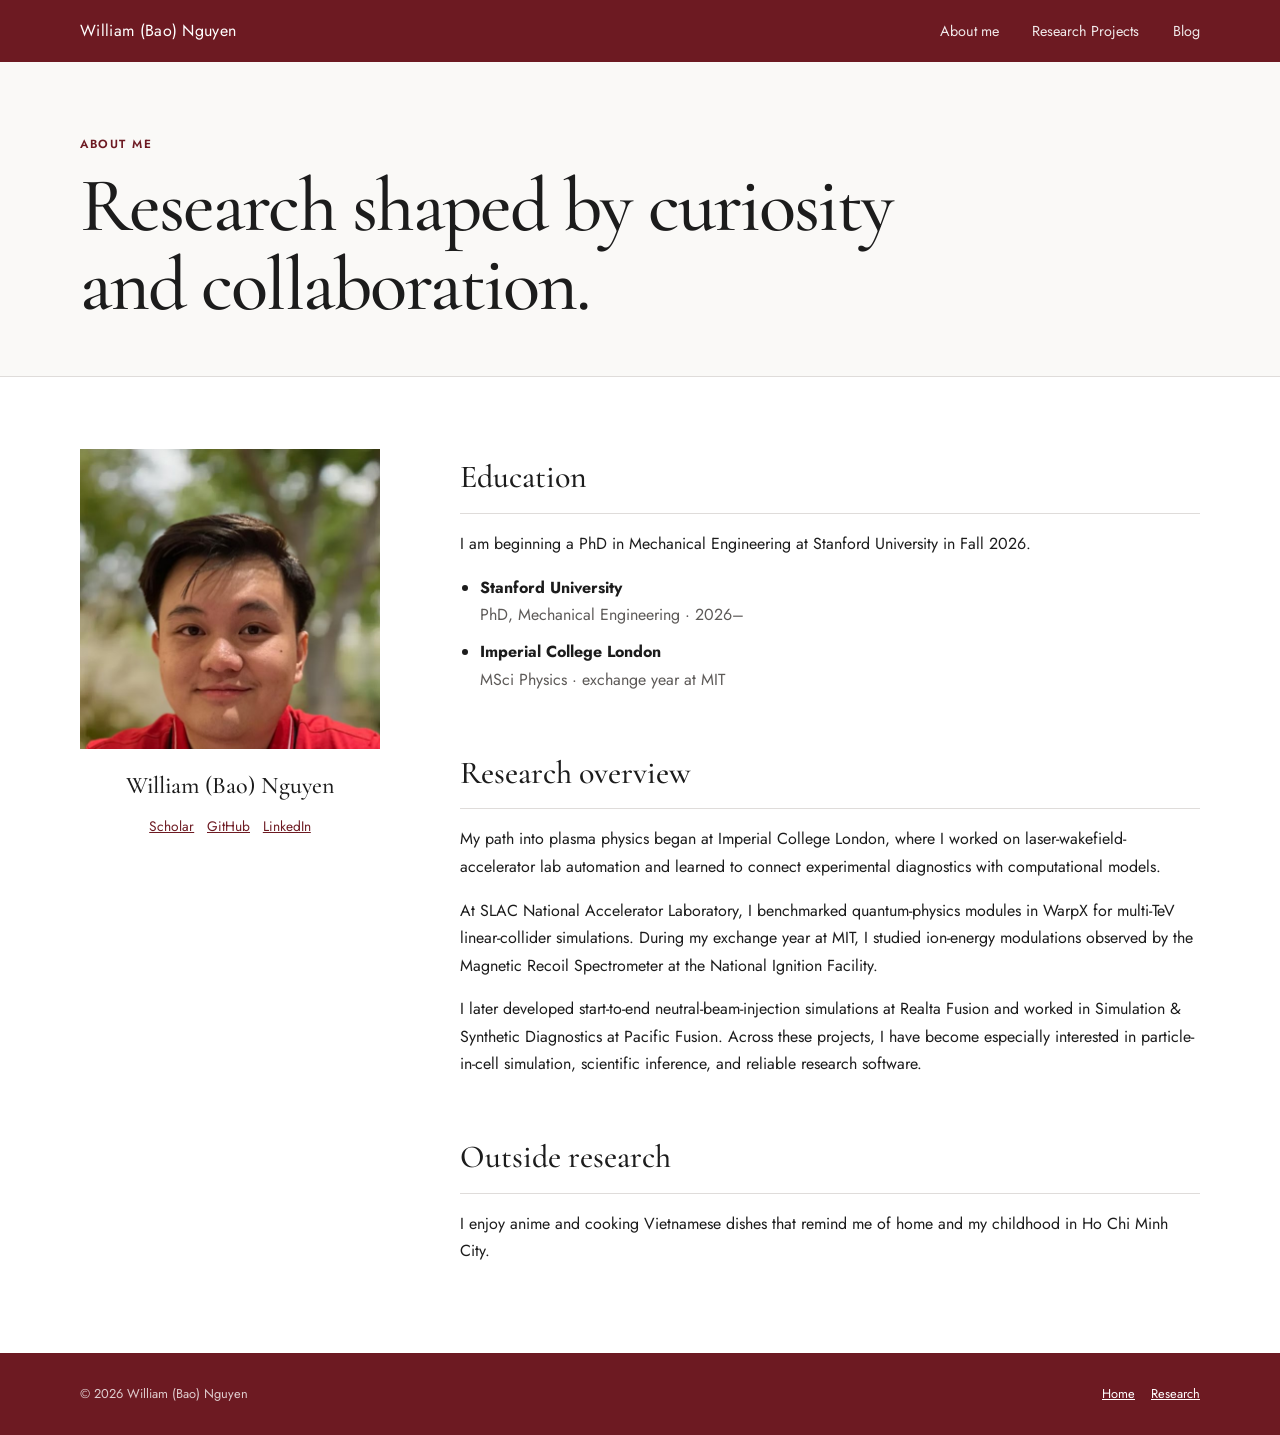
==== about/index.html @ 0f89b253 "Refactor site into organized multi-page structure" ====
<!doctype html><html lang="en"><head><meta charset="utf-8"><meta name="viewport" content="width=device-width,initial-scale=1"><meta name="description" content="About William (Bao) Nguyen."><title>About | William (Bao) Nguyen</title><link rel="preconnect" href="https://fonts.googleapis.com"><link rel="preconnect" href="https://fonts.gstatic.com" crossorigin><link href="https://fonts.googleapis.com/css2?family=Cormorant+Garamond:wght@500;600;700&family=Jost:wght@300;400;500;600&display=swap" rel="stylesheet"><link rel="stylesheet" href="../assets/css/styles.css"><script src="../assets/js/main.js" defer></script></head><body>
<a class="skip-link" href="#main">Skip to content</a><header class="site-header"><nav class="nav shell"><a class="brand" href="../">William (Bao) Nguyen</a><button class="menu-button" type="button" aria-expanded="false" aria-controls="site-menu">Menu</button><ul class="site-menu" id="site-menu"><li><a href="./" aria-current="page">About me</a></li><li class="has-submenu"><a href="../research/">Research Projects</a><button class="submenu-button" type="button" aria-label="Show research projects" aria-expanded="false">⌄</button><ul class="submenu"><li><a href="../research/realta/">Realta Fusion</a></li><li><a href="../research/mrs/">MRS</a></li><li><a href="../research/beam-beam/">Beam–Beam</a></li><li><a href="../research/lwfa/">LWFA Automation</a></li><li><a href="../research/adaptive-optics/">Adaptive Optics</a></li><li><a href="../research/molecular-dynamics/">Molecular Dynamics</a></li></ul></li><li><a href="../blog/">Blog</a></li></ul></nav></header>
<main id="main"><section class="page-hero"><div class="shell"><p class="eyebrow">About me</p><h1>Research shaped by curiosity and collaboration.</h1></div></section><section class="section shell about-layout"><aside class="profile-panel"><img src="../assets/images/profile.png" alt="Portrait of William (Bao) Nguyen"><h2>William (Bao) Nguyen</h2><div class="profile-links"><a href="https://scholar.google.com/citations?user=113hVE8AAAAJ&hl=en">Scholar</a><a href="https://github.com/cooluser26">GitHub</a><a href="https://www.linkedin.com/in/william-bao-nguyen/">LinkedIn</a></div></aside><div><section class="content-block"><h2>Education</h2><p>I am beginning a PhD in Mechanical Engineering at Stanford University in Fall 2026.</p><ul class="education-list"><li><strong>Stanford University</strong><br><span class="muted">PhD, Mechanical Engineering · 2026–</span></li><li><strong>Imperial College London</strong><br><span class="muted">MSci Physics · exchange year at MIT</span></li></ul></section><section class="content-block"><h2>Research overview</h2><p>My path into plasma physics began at Imperial College London, where I worked on laser-wakefield-accelerator lab automation and learned to connect experimental diagnostics with computational models.</p><p>At SLAC National Accelerator Laboratory, I benchmarked quantum-physics modules in WarpX for multi-TeV linear-collider simulations. During my exchange year at MIT, I studied ion-energy modulations observed by the Magnetic Recoil Spectrometer at the National Ignition Facility.</p><p>I later developed start-to-end neutral-beam-injection simulations at Realta Fusion and worked in Simulation &amp; Synthetic Diagnostics at Pacific Fusion. Across these projects, I have become especially interested in particle-in-cell simulation, scientific inference, and reliable research software.</p></section><section class="content-block"><h2>Outside research</h2><p>I enjoy anime and cooking Vietnamese dishes that remind me of home and my childhood in Ho Chi Minh City.</p></section></div></section></main>
<footer><div class="shell footer-inner"><span>© <span data-year></span> William (Bao) Nguyen</span><div><a href="../">Home</a><a href="../research/">Research</a></div></div></footer></body></html>
---- assets/css/styles.css ----
:root{--red:#6d1a22;--red-dark:#521319;--red-soft:#f6edef;--ink:#1c1c1c;--muted:#5d5a58;--line:#dfdcda;--paper:#fff;--off:#faf9f7;--serif:"Cormorant Garamond",Georgia,serif;--sans:"Jost",Arial,sans-serif;--nav-h:62px;--max:1120px}
*{box-sizing:border-box}html{scroll-behavior:smooth}body{margin:0;background:var(--paper);color:var(--ink);font-family:var(--sans);font-size:16px;line-height:1.72}img{display:block;max-width:100%}a{color:inherit}.shell{width:min(var(--max),calc(100% - 3rem));margin-inline:auto}.skip-link{position:fixed;z-index:999;top:-5rem;left:1rem;padding:.65rem 1rem;background:#fff;color:var(--red)}.skip-link:focus{top:1rem}
.site-header{position:sticky;z-index:100;top:0;height:var(--nav-h);background:var(--red);color:#fff}.nav{height:100%;display:flex;align-items:center;justify-content:space-between;gap:2rem}.brand{font-size:1rem;text-decoration:none;letter-spacing:.02em}.site-menu{height:100%;display:flex;align-items:center;gap:2.1rem;margin:0;padding:0;list-style:none}.site-menu>li{height:100%;display:flex;align-items:center;position:relative}.site-menu a{text-decoration:none;font-size:.9rem;opacity:.9}.site-menu a:hover,.site-menu a:focus-visible{opacity:1;text-decoration:underline;text-underline-offset:.22rem}.menu-button,.submenu-button{display:none;border:0;background:transparent;color:#fff;cursor:pointer}.submenu{visibility:hidden;position:absolute;top:100%;left:50%;min-width:220px;margin:0;padding:.55rem 0;list-style:none;background:var(--red-dark);box-shadow:0 14px 34px rgba(0,0,0,.2);opacity:0;transform:translate(-50%,-5px);transition:.18s}.submenu a{display:block;padding:.55rem 1rem;white-space:nowrap}.has-submenu:hover .submenu,.has-submenu:focus-within .submenu{visibility:visible;opacity:1;transform:translate(-50%,0)}
.home-hero{position:relative;min-height:540px;color:#fff;background:url('../images/hero.png') center 35%/cover no-repeat}.hero-overlay{position:absolute;inset:0;background:linear-gradient(90deg,rgba(0,0,0,.78),rgba(0,0,0,.52) 50%,rgba(0,0,0,.08))}.hero-content{position:relative;z-index:1;min-height:540px;display:flex;flex-direction:column;justify-content:center;align-items:flex-start;padding-block:4rem}.eyebrow{margin:0 0 .7rem;color:var(--red);font-size:.74rem;font-weight:600;letter-spacing:.13em;text-transform:uppercase}.eyebrow.light{color:#f3d9dd}.hero-content h1{margin:0;font-family:var(--serif);font-size:clamp(3.3rem,7vw,5.7rem);line-height:.92;font-weight:600;letter-spacing:-.025em}.hero-bio{max-width:630px;margin:1.45rem 0 0;color:rgba(255,255,255,.9);font-size:1rem;font-weight:300;line-height:1.75}.button-row{display:flex;flex-wrap:wrap;gap:.75rem;margin-top:1.8rem}.button{display:inline-flex;align-items:center;justify-content:center;padding:.67rem 1.35rem;border:1px solid var(--red);background:var(--red);color:#fff;text-decoration:none;font-size:.86rem;letter-spacing:.035em;transition:.18s}.button:hover{background:var(--red-dark)}.button.light{border-color:rgba(255,255,255,.82);background:transparent}.button.light:hover{background:#fff;color:var(--red)}
.home-cards{display:grid;grid-template-columns:repeat(3,1fr);gap:1.8rem;padding-block:4.5rem 5rem}.home-card{text-align:center}.home-card img{width:100%;aspect-ratio:4/3;object-fit:cover}.home-card h2{margin:1rem 0 .25rem;font-family:var(--serif);font-size:1.45rem;font-weight:500}.home-card p{max-width:290px;margin:0 auto;color:var(--muted);font-size:.9rem}
.page-hero{padding:4.5rem 0 3.2rem;background:var(--off);border-bottom:1px solid var(--line)}.page-hero h1{max-width:850px;margin:0;font-family:var(--serif);font-size:clamp(2.8rem,6vw,4.8rem);line-height:1.04;font-weight:500;letter-spacing:-.025em}.page-hero p:last-child{max-width:690px;margin:1rem 0 0;color:var(--muted);font-size:1.02rem}.section{padding-block:4.5rem}.about-layout{display:grid;grid-template-columns:300px 1fr;gap:5rem;align-items:start}.profile-panel{position:sticky;top:calc(var(--nav-h) + 2rem);text-align:center}.profile-panel img{width:100%;aspect-ratio:1/1;object-fit:cover;object-position:center top}.profile-panel h2{margin:1rem 0 .5rem;font-family:var(--serif);font-size:1.5rem;font-weight:500}.profile-links{display:flex;justify-content:center;flex-wrap:wrap;gap:.8rem}.profile-links a{color:var(--red);font-size:.86rem}.content-block+.content-block{margin-top:3.2rem}.content-block h2{margin:0 0 1rem;padding-bottom:.55rem;border-bottom:1px solid var(--line);font-family:var(--serif);font-size:2rem;font-weight:500}.content-block p{margin:0 0 1rem}.education-list{margin:0;padding-left:1.25rem}.education-list li{margin-bottom:.6rem}.muted{color:var(--muted)}
.project-grid{display:grid;grid-template-columns:repeat(3,1fr);gap:1.4rem}.project-card{border:1px solid var(--line);background:#fff;text-decoration:none;transition:transform .2s,box-shadow .2s}.project-card:hover{transform:translateY(-3px);box-shadow:0 12px 30px rgba(40,20,20,.08)}.project-card img{width:100%;height:190px;object-fit:cover;background:#f0efed}.project-card.contain img{object-fit:contain;padding:.5rem}.project-card-copy{padding:1.25rem}.project-card .institution{margin:0 0 .45rem;color:var(--red);font-size:.7rem;font-weight:600;letter-spacing:.1em;text-transform:uppercase}.project-card h2{margin:0 0 .45rem;font-family:var(--serif);font-size:1.3rem;line-height:1.2;font-weight:600}.project-card p{margin:0;color:var(--muted);font-size:.86rem}
.project-layout{display:grid;grid-template-columns:minmax(0,1fr) 380px;gap:4.5rem;align-items:start}.project-copy h1{margin:0 0 1.6rem;font-family:var(--serif);font-size:clamp(2.5rem,5vw,4rem);font-weight:500;line-height:1.04}.project-copy p{margin:0 0 1.15rem}.project-copy a{color:var(--red)}.project-sidebar{display:grid;gap:1rem}.project-sidebar figure{margin:0}.project-sidebar img{width:100%;max-height:420px;object-fit:contain;background:var(--off)}.project-sidebar figcaption{margin-top:.45rem;color:var(--muted);font-size:.8rem;font-style:italic}.project-nav{display:flex;justify-content:space-between;gap:1rem;margin-top:3rem;padding-top:1.2rem;border-top:1px solid var(--line)}.project-nav a{color:var(--red);font-weight:500}
.blog-list{display:grid}.post-card{display:grid;grid-template-columns:360px 1fr;gap:2rem;padding:2rem 0;border-top:1px solid var(--line);text-decoration:none}.post-card:last-child{border-bottom:1px solid var(--line)}.post-card img{width:100%;aspect-ratio:16/10;object-fit:cover}.post-card time,.post-meta{color:var(--red);font-size:.75rem;font-weight:500;letter-spacing:.08em;text-transform:uppercase}.post-card h2{margin:.4rem 0 .45rem;font-family:var(--serif);font-size:1.8rem;font-weight:500;line-height:1.15}.post-card p{margin:0;color:var(--muted)}.post-layout{width:min(720px,calc(100% - 3rem));margin:auto;padding-block:4.5rem}.post-layout h1{margin:.65rem 0 1.6rem;font-family:var(--serif);font-size:clamp(2.6rem,6vw,4.2rem);font-weight:500;line-height:1.04}.post-body p{margin:0 0 1.25rem}.post-body figure{margin:2rem 0}.post-body figcaption{margin-top:.45rem;color:var(--muted);font-size:.82rem;font-style:italic}.back-link{display:inline-block;margin-bottom:1.5rem;color:var(--red)}
footer{background:var(--red);color:#fff}.footer-inner{min-height:82px;display:flex;align-items:center;justify-content:space-between;gap:2rem;color:rgba(255,255,255,.78);font-size:.8rem}.footer-inner div{display:flex;gap:1rem}.footer-inner a{color:#fff}
@media(max-width:850px){.project-grid{grid-template-columns:1fr 1fr}.about-layout,.project-layout{grid-template-columns:1fr;gap:2.5rem}.profile-panel{position:static;max-width:300px}.project-sidebar{grid-template-columns:1fr 1fr}.post-card{grid-template-columns:260px 1fr}}
@media(max-width:680px){.shell{width:min(var(--max),calc(100% - 2rem))}.menu-button{display:block;padding:.5rem}.site-menu{display:none;position:absolute;top:var(--nav-h);left:0;right:0;height:auto;flex-direction:column;align-items:stretch;gap:0;padding:.7rem 1rem 1rem;background:var(--red-dark)}.site-menu.open{display:flex}.site-menu>li{height:auto;display:block}.site-menu>li>a{display:inline-block;padding:.6rem}.has-submenu{position:relative}.submenu-button{display:inline-block;padding:.6rem;font-size:1rem}.submenu{display:none;visibility:visible;position:static;min-width:0;padding:0 0 .4rem 1rem;box-shadow:none;opacity:1;transform:none;background:transparent}.submenu.open{display:block}.has-submenu:hover .submenu,.has-submenu:focus-within .submenu{transform:none}.home-hero,.hero-content{min-height:500px}.hero-overlay{background:rgba(0,0,0,.63)}.home-cards,.project-grid{grid-template-columns:1fr}.page-hero{padding-block:3.2rem 2.5rem}.section{padding-block:3.5rem}.project-sidebar{grid-template-columns:1fr}.post-card{grid-template-columns:1fr;gap:1rem}.footer-inner{align-items:flex-start;flex-direction:column;justify-content:center;padding-block:1.2rem}.footer-inner div{flex-wrap:wrap}}
@media(prefers-reduced-motion:reduce){html{scroll-behavior:auto}*{transition-duration:.01ms!important}}
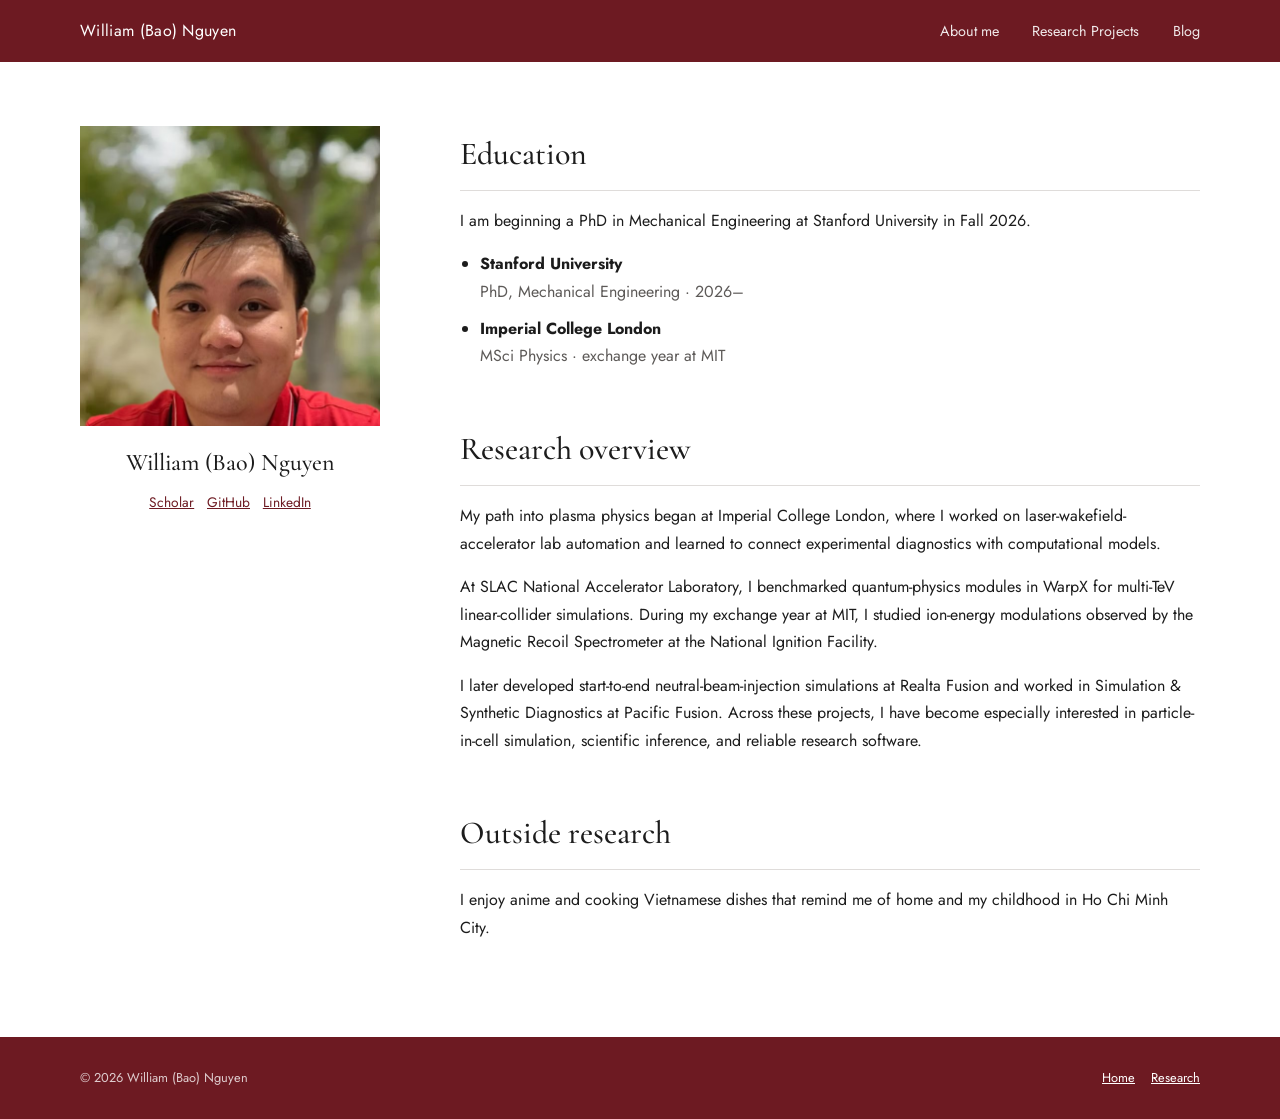
==== commit b6a49665: "Restore original layout scale and homepage content" ====
--- a/about/index.html
+++ b/about/index.html
@@ -1,4 +1,4 @@
 <!doctype html><html lang="en"><head><meta charset="utf-8"><meta name="viewport" content="width=device-width,initial-scale=1"><meta name="description" content="About William (Bao) Nguyen."><title>About | William (Bao) Nguyen</title><link rel="preconnect" href="https://fonts.googleapis.com"><link rel="preconnect" href="https://fonts.gstatic.com" crossorigin><link href="https://fonts.googleapis.com/css2?family=Cormorant+Garamond:wght@500;600;700&family=Jost:wght@300;400;500;600&display=swap" rel="stylesheet"><link rel="stylesheet" href="../assets/css/styles.css"><script src="../assets/js/main.js" defer></script></head><body>
 <a class="skip-link" href="#main">Skip to content</a><header class="site-header"><nav class="nav shell"><a class="brand" href="../">William (Bao) Nguyen</a><button class="menu-button" type="button" aria-expanded="false" aria-controls="site-menu">Menu</button><ul class="site-menu" id="site-menu"><li><a href="./" aria-current="page">About me</a></li><li class="has-submenu"><a href="../research/">Research Projects</a><button class="submenu-button" type="button" aria-label="Show research projects" aria-expanded="false">⌄</button><ul class="submenu"><li><a href="../research/realta/">Realta Fusion</a></li><li><a href="../research/mrs/">MRS</a></li><li><a href="../research/beam-beam/">Beam–Beam</a></li><li><a href="../research/lwfa/">LWFA Automation</a></li><li><a href="../research/adaptive-optics/">Adaptive Optics</a></li><li><a href="../research/molecular-dynamics/">Molecular Dynamics</a></li></ul></li><li><a href="../blog/">Blog</a></li></ul></nav></header>
-<main id="main"><section class="page-hero"><div class="shell"><p class="eyebrow">About me</p><h1>Research shaped by curiosity and collaboration.</h1></div></section><section class="section shell about-layout"><aside class="profile-panel"><img src="../assets/images/profile.png" alt="Portrait of William (Bao) Nguyen"><h2>William (Bao) Nguyen</h2><div class="profile-links"><a href="https://scholar.google.com/citations?user=113hVE8AAAAJ&hl=en">Scholar</a><a href="https://github.com/cooluser26">GitHub</a><a href="https://www.linkedin.com/in/william-bao-nguyen/">LinkedIn</a></div></aside><div><section class="content-block"><h2>Education</h2><p>I am beginning a PhD in Mechanical Engineering at Stanford University in Fall 2026.</p><ul class="education-list"><li><strong>Stanford University</strong><br><span class="muted">PhD, Mechanical Engineering · 2026–</span></li><li><strong>Imperial College London</strong><br><span class="muted">MSci Physics · exchange year at MIT</span></li></ul></section><section class="content-block"><h2>Research overview</h2><p>My path into plasma physics began at Imperial College London, where I worked on laser-wakefield-accelerator lab automation and learned to connect experimental diagnostics with computational models.</p><p>At SLAC National Accelerator Laboratory, I benchmarked quantum-physics modules in WarpX for multi-TeV linear-collider simulations. During my exchange year at MIT, I studied ion-energy modulations observed by the Magnetic Recoil Spectrometer at the National Ignition Facility.</p><p>I later developed start-to-end neutral-beam-injection simulations at Realta Fusion and worked in Simulation &amp; Synthetic Diagnostics at Pacific Fusion. Across these projects, I have become especially interested in particle-in-cell simulation, scientific inference, and reliable research software.</p></section><section class="content-block"><h2>Outside research</h2><p>I enjoy anime and cooking Vietnamese dishes that remind me of home and my childhood in Ho Chi Minh City.</p></section></div></section></main>
+<main id="main"><section class="section shell about-layout"><aside class="profile-panel"><img src="../assets/images/profile.png" alt="Portrait of William (Bao) Nguyen"><h2>William (Bao) Nguyen</h2><div class="profile-links"><a href="https://scholar.google.com/citations?user=113hVE8AAAAJ&hl=en">Scholar</a><a href="https://github.com/cooluser26">GitHub</a><a href="https://www.linkedin.com/in/william-bao-nguyen/">LinkedIn</a></div></aside><div><section class="content-block"><h2>Education</h2><p>I am beginning a PhD in Mechanical Engineering at Stanford University in Fall 2026.</p><ul class="education-list"><li><strong>Stanford University</strong><br><span class="muted">PhD, Mechanical Engineering · 2026–</span></li><li><strong>Imperial College London</strong><br><span class="muted">MSci Physics · exchange year at MIT</span></li></ul></section><section class="content-block"><h2>Research overview</h2><p>My path into plasma physics began at Imperial College London, where I worked on laser-wakefield-accelerator lab automation and learned to connect experimental diagnostics with computational models.</p><p>At SLAC National Accelerator Laboratory, I benchmarked quantum-physics modules in WarpX for multi-TeV linear-collider simulations. During my exchange year at MIT, I studied ion-energy modulations observed by the Magnetic Recoil Spectrometer at the National Ignition Facility.</p><p>I later developed start-to-end neutral-beam-injection simulations at Realta Fusion and worked in Simulation &amp; Synthetic Diagnostics at Pacific Fusion. Across these projects, I have become especially interested in particle-in-cell simulation, scientific inference, and reliable research software.</p></section><section class="content-block"><h2>Outside research</h2><p>I enjoy anime and cooking Vietnamese dishes that remind me of home and my childhood in Ho Chi Minh City.</p></section></div></section></main>
 <footer><div class="shell footer-inner"><span>© <span data-year></span> William (Bao) Nguyen</span><div><a href="../">Home</a><a href="../research/">Research</a></div></div></footer></body></html>
--- a/assets/css/styles.css
+++ b/assets/css/styles.css
@@ -11,3 +11,16 @@
 @media(max-width:850px){.project-grid{grid-template-columns:1fr 1fr}.about-layout,.project-layout{grid-template-columns:1fr;gap:2.5rem}.profile-panel{position:static;max-width:300px}.project-sidebar{grid-template-columns:1fr 1fr}.post-card{grid-template-columns:260px 1fr}}
 @media(max-width:680px){.shell{width:min(var(--max),calc(100% - 2rem))}.menu-button{display:block;padding:.5rem}.site-menu{display:none;position:absolute;top:var(--nav-h);left:0;right:0;height:auto;flex-direction:column;align-items:stretch;gap:0;padding:.7rem 1rem 1rem;background:var(--red-dark)}.site-menu.open{display:flex}.site-menu>li{height:auto;display:block}.site-menu>li>a{display:inline-block;padding:.6rem}.has-submenu{position:relative}.submenu-button{display:inline-block;padding:.6rem;font-size:1rem}.submenu{display:none;visibility:visible;position:static;min-width:0;padding:0 0 .4rem 1rem;box-shadow:none;opacity:1;transform:none;background:transparent}.submenu.open{display:block}.has-submenu:hover .submenu,.has-submenu:focus-within .submenu{transform:none}.home-hero,.hero-content{min-height:500px}.hero-overlay{background:rgba(0,0,0,.63)}.home-cards,.project-grid{grid-template-columns:1fr}.page-hero{padding-block:3.2rem 2.5rem}.section{padding-block:3.5rem}.project-sidebar{grid-template-columns:1fr}.post-card{grid-template-columns:1fr;gap:1rem}.footer-inner{align-items:flex-start;flex-direction:column;justify-content:center;padding-block:1.2rem}.footer-inner div{flex-wrap:wrap}}
 @media(prefers-reduced-motion:reduce){html{scroll-behavior:auto}*{transition-duration:.01ms!important}}
+
+/* Original-site scale and rhythm */
+.home-hero,.hero-content{min-height:530px}
+.hero-overlay{background:linear-gradient(90deg,rgba(0,0,0,.75),rgba(0,0,0,.5) 50%,rgba(0,0,0,.05))}
+.hero-content h1{font-size:clamp(2.8rem,5vw,4rem);line-height:1.05;font-weight:700;letter-spacing:0}
+.hero-socials{display:flex;gap:.5rem;margin-top:1rem}
+.hero-socials a{padding:.25rem .5rem;border:1px solid rgba(255,255,255,.65);color:#fff;text-decoration:none;font-size:.74rem}
+.hero-socials a:hover{background:#fff;color:var(--red)}
+.hero-bio{max-width:540px;margin-top:1.15rem;font-size:.96rem;line-height:1.8}
+.section{padding-block:4rem 5rem}
+.section-title{margin:0 0 2rem;padding-bottom:.65rem;border-bottom:1px solid var(--line);font-family:var(--serif);font-size:2rem;font-weight:400;line-height:1.2}
+.project-copy h1{font-size:clamp(2rem,3.5vw,2.8rem);font-weight:400;line-height:1.15}
+.post-layout h1{font-size:clamp(1.9rem,4vw,2.5rem);font-weight:600;line-height:1.2}
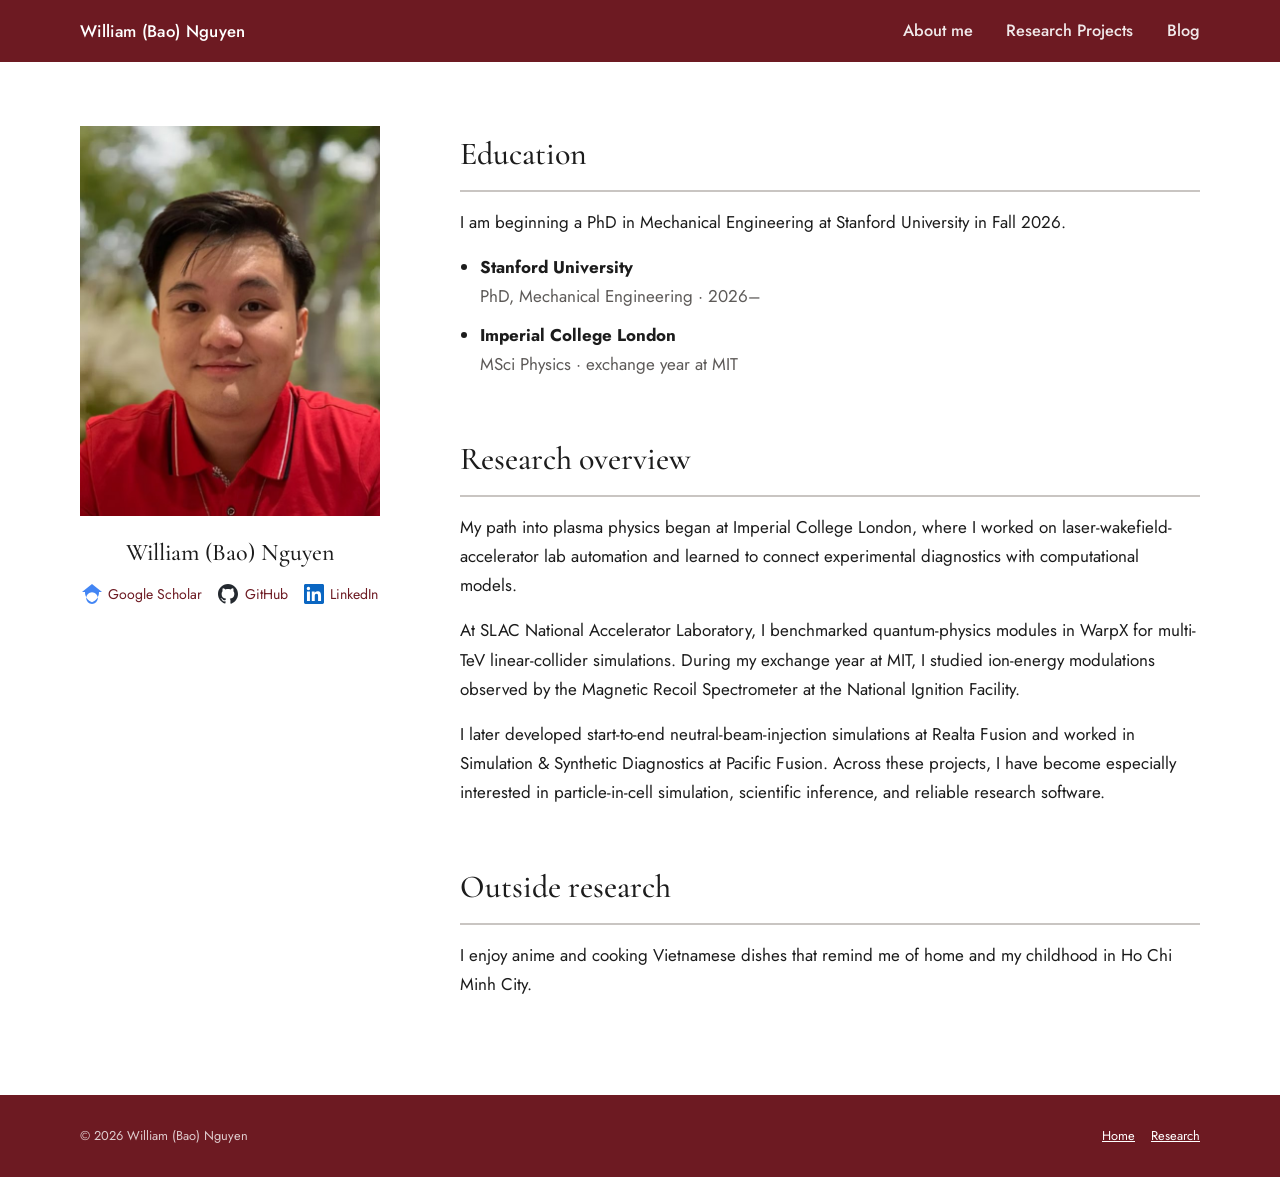
==== commit 1317d381: "Improve homepage readability and social links" ====
--- a/about/index.html
+++ b/about/index.html
@@ -1,4 +1,4 @@
 <!doctype html><html lang="en"><head><meta charset="utf-8"><meta name="viewport" content="width=device-width,initial-scale=1"><meta name="description" content="About William (Bao) Nguyen."><title>About | William (Bao) Nguyen</title><link rel="preconnect" href="https://fonts.googleapis.com"><link rel="preconnect" href="https://fonts.gstatic.com" crossorigin><link href="https://fonts.googleapis.com/css2?family=Cormorant+Garamond:wght@500;600;700&family=Jost:wght@300;400;500;600&display=swap" rel="stylesheet"><link rel="stylesheet" href="../assets/css/styles.css"><script src="../assets/js/main.js" defer></script></head><body>
 <a class="skip-link" href="#main">Skip to content</a><header class="site-header"><nav class="nav shell"><a class="brand" href="../">William (Bao) Nguyen</a><button class="menu-button" type="button" aria-expanded="false" aria-controls="site-menu">Menu</button><ul class="site-menu" id="site-menu"><li><a href="./" aria-current="page">About me</a></li><li class="has-submenu"><a href="../research/">Research Projects</a><button class="submenu-button" type="button" aria-label="Show research projects" aria-expanded="false">⌄</button><ul class="submenu"><li><a href="../research/realta/">Realta Fusion</a></li><li><a href="../research/mrs/">MRS</a></li><li><a href="../research/beam-beam/">Beam–Beam</a></li><li><a href="../research/lwfa/">LWFA Automation</a></li><li><a href="../research/adaptive-optics/">Adaptive Optics</a></li><li><a href="../research/molecular-dynamics/">Molecular Dynamics</a></li></ul></li><li><a href="../blog/">Blog</a></li></ul></nav></header>
-<main id="main"><section class="section shell about-layout"><aside class="profile-panel"><img src="../assets/images/profile.png" alt="Portrait of William (Bao) Nguyen"><h2>William (Bao) Nguyen</h2><div class="profile-links"><a href="https://scholar.google.com/citations?user=113hVE8AAAAJ&hl=en">Scholar</a><a href="https://github.com/cooluser26">GitHub</a><a href="https://www.linkedin.com/in/william-bao-nguyen/">LinkedIn</a></div></aside><div><section class="content-block"><h2>Education</h2><p>I am beginning a PhD in Mechanical Engineering at Stanford University in Fall 2026.</p><ul class="education-list"><li><strong>Stanford University</strong><br><span class="muted">PhD, Mechanical Engineering · 2026–</span></li><li><strong>Imperial College London</strong><br><span class="muted">MSci Physics · exchange year at MIT</span></li></ul></section><section class="content-block"><h2>Research overview</h2><p>My path into plasma physics began at Imperial College London, where I worked on laser-wakefield-accelerator lab automation and learned to connect experimental diagnostics with computational models.</p><p>At SLAC National Accelerator Laboratory, I benchmarked quantum-physics modules in WarpX for multi-TeV linear-collider simulations. During my exchange year at MIT, I studied ion-energy modulations observed by the Magnetic Recoil Spectrometer at the National Ignition Facility.</p><p>I later developed start-to-end neutral-beam-injection simulations at Realta Fusion and worked in Simulation &amp; Synthetic Diagnostics at Pacific Fusion. Across these projects, I have become especially interested in particle-in-cell simulation, scientific inference, and reliable research software.</p></section><section class="content-block"><h2>Outside research</h2><p>I enjoy anime and cooking Vietnamese dishes that remind me of home and my childhood in Ho Chi Minh City.</p></section></div></section></main>
+<main id="main"><section class="section shell about-layout"><aside class="profile-panel"><img src="../assets/images/profile.png" alt="Portrait of William (Bao) Nguyen"><h2>William (Bao) Nguyen</h2><div class="profile-links"><a href="https://scholar.google.com/citations?user=113hVE8AAAAJ&hl=en"><img src="../assets/icons/google-scholar.svg" alt="">Google Scholar</a><a href="https://github.com/cooluser26"><img src="../assets/icons/github.svg" alt="">GitHub</a><a href="https://www.linkedin.com/in/william-bao-nguyen/"><img src="../assets/icons/linkedin.svg" alt="">LinkedIn</a></div></aside><div><section class="content-block"><h2>Education</h2><p>I am beginning a PhD in Mechanical Engineering at Stanford University in Fall 2026.</p><ul class="education-list"><li><strong>Stanford University</strong><br><span class="muted">PhD, Mechanical Engineering · 2026–</span></li><li><strong>Imperial College London</strong><br><span class="muted">MSci Physics · exchange year at MIT</span></li></ul></section><section class="content-block"><h2>Research overview</h2><p>My path into plasma physics began at Imperial College London, where I worked on laser-wakefield-accelerator lab automation and learned to connect experimental diagnostics with computational models.</p><p>At SLAC National Accelerator Laboratory, I benchmarked quantum-physics modules in WarpX for multi-TeV linear-collider simulations. During my exchange year at MIT, I studied ion-energy modulations observed by the Magnetic Recoil Spectrometer at the National Ignition Facility.</p><p>I later developed start-to-end neutral-beam-injection simulations at Realta Fusion and worked in Simulation &amp; Synthetic Diagnostics at Pacific Fusion. Across these projects, I have become especially interested in particle-in-cell simulation, scientific inference, and reliable research software.</p></section><section class="content-block"><h2>Outside research</h2><p>I enjoy anime and cooking Vietnamese dishes that remind me of home and my childhood in Ho Chi Minh City.</p></section></div></section></main>
 <footer><div class="shell footer-inner"><span>© <span data-year></span> William (Bao) Nguyen</span><div><a href="../">Home</a><a href="../research/">Research</a></div></div></footer></body></html>
--- a/assets/css/styles.css
+++ b/assets/css/styles.css
@@ -24,3 +24,23 @@
 .section-title{margin:0 0 2rem;padding-bottom:.65rem;border-bottom:1px solid var(--line);font-family:var(--serif);font-size:2rem;font-weight:400;line-height:1.2}
 .project-copy h1{font-size:clamp(2rem,3.5vw,2.8rem);font-weight:400;line-height:1.15}
 .post-layout h1{font-size:clamp(1.9rem,4vw,2.5rem);font-weight:600;line-height:1.2}
+.profile-panel img{height:auto;aspect-ratio:auto;object-fit:contain;object-position:center}
+.content-block h2,.section-title{border-bottom-width:2px;border-bottom-color:#c9c5c2}
+body{font-size:17px;font-weight:400}
+.site-menu a{font-size:1.02rem;font-weight:500}
+.brand{font-size:1.05rem;font-weight:500}
+.home-hero,.hero-content{min-height:490px}
+.hero-bio{font-size:1.04rem;font-weight:400;line-height:1.72}
+.home-cards{padding-top:2.25rem;padding-bottom:3.5rem}
+.hero-socials{gap:.65rem}
+.hero-socials a{display:inline-flex;padding:0;border:0;background:transparent}
+.hero-socials a:hover{background:transparent;opacity:.78}
+.hero-socials img{width:31px;height:31px;filter:drop-shadow(0 1px 1px rgba(0,0,0,.25))}
+.hero-socials img[src*="github"]{filter:brightness(0) invert(1)}
+.profile-links{gap:1rem}
+.profile-links a{display:inline-flex;align-items:center;gap:.38rem;text-decoration:none;font-size:.88rem}
+.profile-links a:hover{text-decoration:underline;text-underline-offset:.2rem}
+.profile-links img{width:20px;height:20px;object-fit:contain}
+.footer-socials{align-items:center;gap:.8rem!important}
+.footer-socials a{display:inline-flex}
+.footer-socials img{width:21px;height:21px;filter:brightness(0) invert(1);opacity:.9}
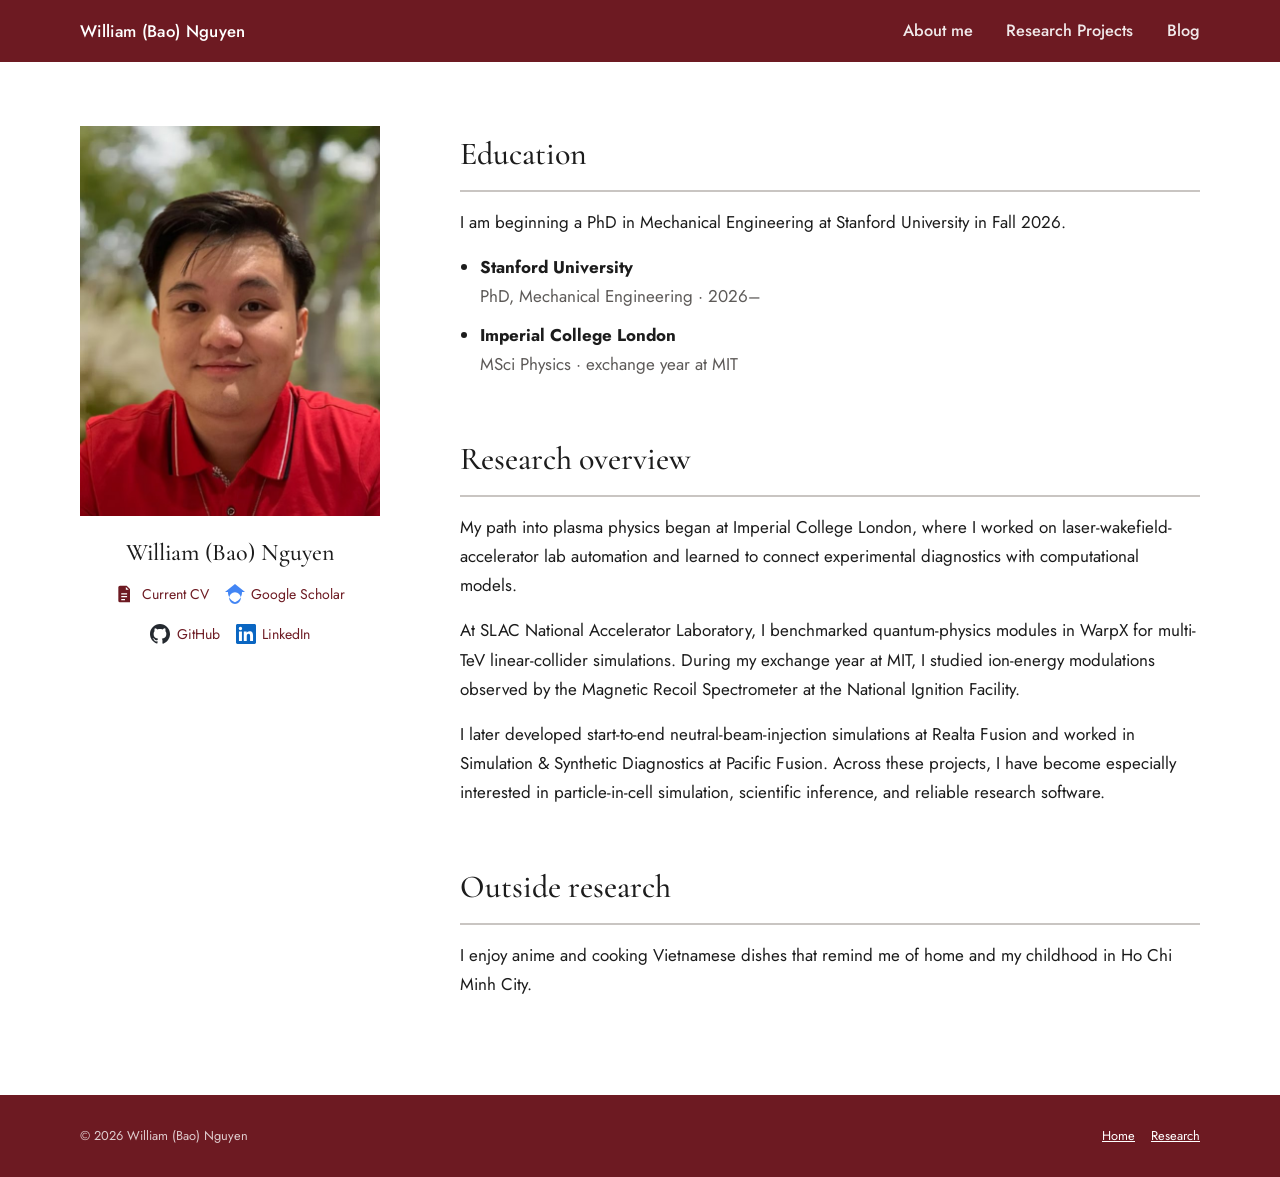
==== commit fb3db042: "Add CV and IPAC 2026 proceedings" ====
--- a/about/index.html
+++ b/about/index.html
@@ -1,4 +1,4 @@
 <!doctype html><html lang="en"><head><meta charset="utf-8"><meta name="viewport" content="width=device-width,initial-scale=1"><meta name="description" content="About William (Bao) Nguyen."><title>About | William (Bao) Nguyen</title><link rel="preconnect" href="https://fonts.googleapis.com"><link rel="preconnect" href="https://fonts.gstatic.com" crossorigin><link href="https://fonts.googleapis.com/css2?family=Cormorant+Garamond:wght@500;600;700&family=Jost:wght@300;400;500;600&display=swap" rel="stylesheet"><link rel="stylesheet" href="../assets/css/styles.css"><script src="../assets/js/main.js" defer></script></head><body>
 <a class="skip-link" href="#main">Skip to content</a><header class="site-header"><nav class="nav shell"><a class="brand" href="../">William (Bao) Nguyen</a><button class="menu-button" type="button" aria-expanded="false" aria-controls="site-menu">Menu</button><ul class="site-menu" id="site-menu"><li><a href="./" aria-current="page">About me</a></li><li class="has-submenu"><a href="../research/">Research Projects</a><button class="submenu-button" type="button" aria-label="Show research projects" aria-expanded="false">⌄</button><ul class="submenu"><li><a href="../research/realta/">Realta Fusion</a></li><li><a href="../research/mrs/">MRS</a></li><li><a href="../research/beam-beam/">Beam–Beam</a></li><li><a href="../research/lwfa/">LWFA Automation</a></li><li><a href="../research/adaptive-optics/">Adaptive Optics</a></li><li><a href="../research/molecular-dynamics/">Molecular Dynamics</a></li></ul></li><li><a href="../blog/">Blog</a></li></ul></nav></header>
-<main id="main"><section class="section shell about-layout"><aside class="profile-panel"><img src="../assets/images/profile.png" alt="Portrait of William (Bao) Nguyen"><h2>William (Bao) Nguyen</h2><div class="profile-links"><a href="https://scholar.google.com/citations?user=113hVE8AAAAJ&hl=en"><img src="../assets/icons/google-scholar.svg" alt="">Google Scholar</a><a href="https://github.com/cooluser26"><img src="../assets/icons/github.svg" alt="">GitHub</a><a href="https://www.linkedin.com/in/william-bao-nguyen/"><img src="../assets/icons/linkedin.svg" alt="">LinkedIn</a></div></aside><div><section class="content-block"><h2>Education</h2><p>I am beginning a PhD in Mechanical Engineering at Stanford University in Fall 2026.</p><ul class="education-list"><li><strong>Stanford University</strong><br><span class="muted">PhD, Mechanical Engineering · 2026–</span></li><li><strong>Imperial College London</strong><br><span class="muted">MSci Physics · exchange year at MIT</span></li></ul></section><section class="content-block"><h2>Research overview</h2><p>My path into plasma physics began at Imperial College London, where I worked on laser-wakefield-accelerator lab automation and learned to connect experimental diagnostics with computational models.</p><p>At SLAC National Accelerator Laboratory, I benchmarked quantum-physics modules in WarpX for multi-TeV linear-collider simulations. During my exchange year at MIT, I studied ion-energy modulations observed by the Magnetic Recoil Spectrometer at the National Ignition Facility.</p><p>I later developed start-to-end neutral-beam-injection simulations at Realta Fusion and worked in Simulation &amp; Synthetic Diagnostics at Pacific Fusion. Across these projects, I have become especially interested in particle-in-cell simulation, scientific inference, and reliable research software.</p></section><section class="content-block"><h2>Outside research</h2><p>I enjoy anime and cooking Vietnamese dishes that remind me of home and my childhood in Ho Chi Minh City.</p></section></div></section></main>
+<main id="main"><section class="section shell about-layout"><aside class="profile-panel"><img src="../assets/images/profile.png" alt="Portrait of William (Bao) Nguyen"><h2>William (Bao) Nguyen</h2><div class="profile-links"><a href="../assets/docs/William_Bao_Nguyen_CV.pdf" target="_blank"><img src="../assets/icons/cv.svg" alt="">Current CV</a><a href="https://scholar.google.com/citations?user=113hVE8AAAAJ&hl=en"><img src="../assets/icons/google-scholar.svg" alt="">Google Scholar</a><a href="https://github.com/cooluser26"><img src="../assets/icons/github.svg" alt="">GitHub</a><a href="https://www.linkedin.com/in/william-bao-nguyen/"><img src="../assets/icons/linkedin.svg" alt="">LinkedIn</a></div></aside><div><section class="content-block"><h2>Education</h2><p>I am beginning a PhD in Mechanical Engineering at Stanford University in Fall 2026.</p><ul class="education-list"><li><strong>Stanford University</strong><br><span class="muted">PhD, Mechanical Engineering · 2026–</span></li><li><strong>Imperial College London</strong><br><span class="muted">MSci Physics · exchange year at MIT</span></li></ul></section><section class="content-block"><h2>Research overview</h2><p>My path into plasma physics began at Imperial College London, where I worked on laser-wakefield-accelerator lab automation and learned to connect experimental diagnostics with computational models.</p><p>At SLAC National Accelerator Laboratory, I benchmarked quantum-physics modules in WarpX for multi-TeV linear-collider simulations. During my exchange year at MIT, I studied ion-energy modulations observed by the Magnetic Recoil Spectrometer at the National Ignition Facility.</p><p>I later developed start-to-end neutral-beam-injection simulations at Realta Fusion and worked in Simulation &amp; Synthetic Diagnostics at Pacific Fusion. Across these projects, I have become especially interested in particle-in-cell simulation, scientific inference, and reliable research software.</p></section><section class="content-block"><h2>Outside research</h2><p>I enjoy anime and cooking Vietnamese dishes that remind me of home and my childhood in Ho Chi Minh City.</p></section></div></section></main>
 <footer><div class="shell footer-inner"><span>© <span data-year></span> William (Bao) Nguyen</span><div><a href="../">Home</a><a href="../research/">Research</a></div></div></footer></body></html>
--- a/assets/css/styles.css
+++ b/assets/css/styles.css
@@ -31,7 +31,7 @@
 .brand{font-size:1.05rem;font-weight:500}
 .home-hero,.hero-content{min-height:490px}
 .hero-bio{font-size:1.04rem;font-weight:400;line-height:1.72}
-.home-cards{padding-top:2.25rem;padding-bottom:3.5rem}
+.home-cards{padding-top:.75rem;padding-bottom:3.5rem}
 .hero-socials{gap:.65rem}
 .hero-socials a{display:inline-flex;padding:0;border:0;background:transparent}
 .hero-socials a:hover{background:transparent;opacity:.78}
@@ -44,3 +44,5 @@
 .footer-socials{align-items:center;gap:.8rem!important}
 .footer-socials a{display:inline-flex}
 .footer-socials img{width:21px;height:21px;filter:brightness(0) invert(1);opacity:.9}
+.publication-links{margin:0 0 1.4rem;padding-left:1.25rem}
+.publication-links li{margin-bottom:.65rem}
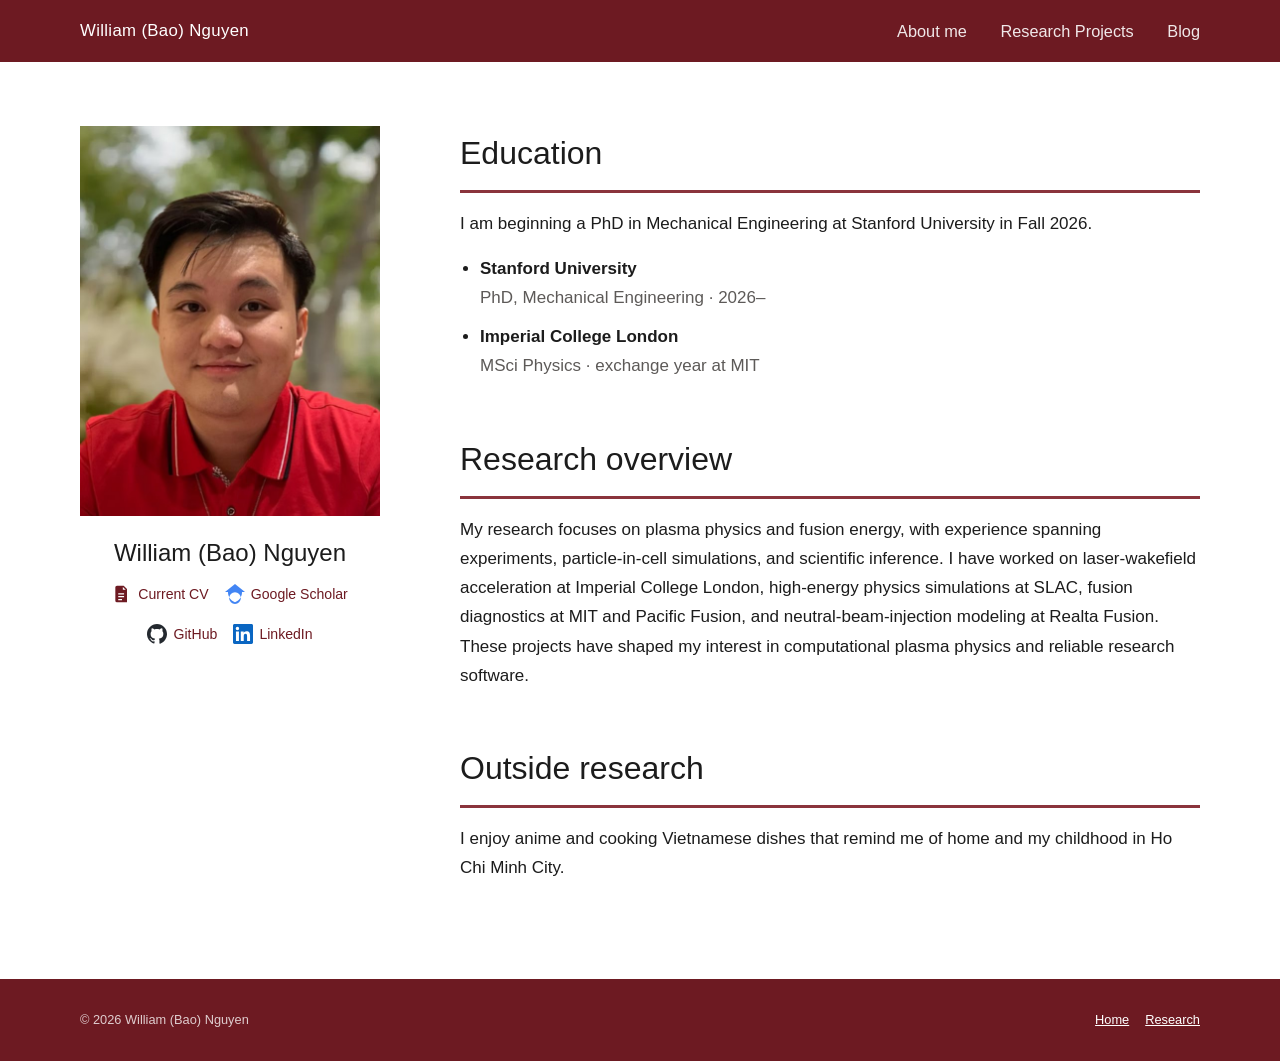
==== commit 6bd1caef: "Condense research overview and add Pacific Fusion" ====
--- a/about/index.html
+++ b/about/index.html
@@ -1,4 +1,4 @@
 <!doctype html><html lang="en"><head><meta charset="utf-8"><meta name="viewport" content="width=device-width,initial-scale=1"><meta name="description" content="About William (Bao) Nguyen."><title>About | William (Bao) Nguyen</title><link rel="preconnect" href="https://fonts.googleapis.com"><link rel="preconnect" href="https://fonts.gstatic.com" crossorigin><link href="https://fonts.googleapis.com/css2?family=Cormorant+Garamond:wght@500;600;700&family=Jost:wght@300;400;500;600&display=swap" rel="stylesheet"><link rel="stylesheet" href="../assets/css/styles.css"><script src="../assets/js/main.js" defer></script></head><body>
-<a class="skip-link" href="#main">Skip to content</a><header class="site-header"><nav class="nav shell"><a class="brand" href="../">William (Bao) Nguyen</a><button class="menu-button" type="button" aria-expanded="false" aria-controls="site-menu">Menu</button><ul class="site-menu" id="site-menu"><li><a href="./" aria-current="page">About me</a></li><li class="has-submenu"><a href="../research/">Research Projects</a><button class="submenu-button" type="button" aria-label="Show research projects" aria-expanded="false">⌄</button><ul class="submenu"><li><a href="../research/realta/">Realta Fusion</a></li><li><a href="../research/mrs/">MRS</a></li><li><a href="../research/beam-beam/">Beam–Beam</a></li><li><a href="../research/lwfa/">LWFA Automation</a></li><li><a href="../research/adaptive-optics/">Adaptive Optics</a></li><li><a href="../research/molecular-dynamics/">Molecular Dynamics</a></li></ul></li><li><a href="../blog/">Blog</a></li></ul></nav></header>
-<main id="main"><section class="section shell about-layout"><aside class="profile-panel"><img src="../assets/images/profile.png" alt="Portrait of William (Bao) Nguyen"><h2>William (Bao) Nguyen</h2><div class="profile-links"><a href="../assets/docs/William_Bao_Nguyen_CV.pdf" target="_blank"><img src="../assets/icons/cv.svg" alt="">Current CV</a><a href="https://scholar.google.com/citations?user=113hVE8AAAAJ&hl=en"><img src="../assets/icons/google-scholar.svg" alt="">Google Scholar</a><a href="https://github.com/cooluser26"><img src="../assets/icons/github.svg" alt="">GitHub</a><a href="https://www.linkedin.com/in/william-bao-nguyen/"><img src="../assets/icons/linkedin.svg" alt="">LinkedIn</a></div></aside><div><section class="content-block"><h2>Education</h2><p>I am beginning a PhD in Mechanical Engineering at Stanford University in Fall 2026.</p><ul class="education-list"><li><strong>Stanford University</strong><br><span class="muted">PhD, Mechanical Engineering · 2026–</span></li><li><strong>Imperial College London</strong><br><span class="muted">MSci Physics · exchange year at MIT</span></li></ul></section><section class="content-block"><h2>Research overview</h2><p>My path into plasma physics began at Imperial College London, where I worked on laser-wakefield-accelerator lab automation and learned to connect experimental diagnostics with computational models.</p><p>At SLAC National Accelerator Laboratory, I benchmarked quantum-physics modules in WarpX for multi-TeV linear-collider simulations. During my exchange year at MIT, I studied ion-energy modulations observed by the Magnetic Recoil Spectrometer at the National Ignition Facility.</p><p>I later developed start-to-end neutral-beam-injection simulations at Realta Fusion and worked in Simulation &amp; Synthetic Diagnostics at Pacific Fusion. Across these projects, I have become especially interested in particle-in-cell simulation, scientific inference, and reliable research software.</p></section><section class="content-block"><h2>Outside research</h2><p>I enjoy anime and cooking Vietnamese dishes that remind me of home and my childhood in Ho Chi Minh City.</p></section></div></section></main>
+<a class="skip-link" href="#main">Skip to content</a><header class="site-header"><nav class="nav shell"><a class="brand" href="../">William (Bao) Nguyen</a><button class="menu-button" type="button" aria-expanded="false" aria-controls="site-menu">Menu</button><ul class="site-menu" id="site-menu"><li><a href="./" aria-current="page">About me</a></li><li class="has-submenu"><a href="../research/">Research Projects</a><button class="submenu-button" type="button" aria-label="Show research projects" aria-expanded="false">⌄</button><ul class="submenu"><li><a href="../research/pacific-fusion/">Pacific Fusion</a></li><li><a href="../research/realta/">Realta Fusion</a></li><li><a href="../research/mrs/">MRS</a></li><li><a href="../research/beam-beam/">Beam–Beam</a></li><li><a href="../research/lwfa/">LWFA Automation</a></li><li><a href="../research/adaptive-optics/">Adaptive Optics</a></li><li><a href="../research/molecular-dynamics/">Molecular Dynamics</a></li></ul></li><li><a href="../blog/">Blog</a></li></ul></nav></header>
+<main id="main"><section class="section shell about-layout"><aside class="profile-panel"><img src="../assets/images/profile.png" alt="Portrait of William (Bao) Nguyen"><h2>William (Bao) Nguyen</h2><div class="profile-links"><a href="../assets/docs/William_Bao_Nguyen_CV.pdf" target="_blank"><img src="../assets/icons/cv.svg" alt="">Current CV</a><a href="https://scholar.google.com/citations?user=113hVE8AAAAJ&hl=en"><img src="../assets/icons/google-scholar.svg" alt="">Google Scholar</a><a href="https://github.com/cooluser26"><img src="../assets/icons/github.svg" alt="">GitHub</a><a href="https://www.linkedin.com/in/william-bao-nguyen/"><img src="../assets/icons/linkedin.svg" alt="">LinkedIn</a></div></aside><div><section class="content-block"><h2>Education</h2><p>I am beginning a PhD in Mechanical Engineering at Stanford University in Fall 2026.</p><ul class="education-list"><li><strong>Stanford University</strong><br><span class="muted">PhD, Mechanical Engineering · 2026–</span></li><li><strong>Imperial College London</strong><br><span class="muted">MSci Physics · exchange year at MIT</span></li></ul></section><section class="content-block"><h2>Research overview</h2><p>My research focuses on plasma physics and fusion energy, with experience spanning experiments, particle-in-cell simulations, and scientific inference. I have worked on laser-wakefield acceleration at Imperial College London, high-energy physics simulations at SLAC, fusion diagnostics at MIT and Pacific Fusion, and neutral-beam-injection modeling at Realta Fusion. These projects have shaped my interest in computational plasma physics and reliable research software.</p></section><section class="content-block"><h2>Outside research</h2><p>I enjoy anime and cooking Vietnamese dishes that remind me of home and my childhood in Ho Chi Minh City.</p></section></div></section></main>
 <footer><div class="shell footer-inner"><span>© <span data-year></span> William (Bao) Nguyen</span><div><a href="../">Home</a><a href="../research/">Research</a></div></div></footer></body></html>
--- a/assets/css/styles.css
+++ b/assets/css/styles.css
@@ -32,6 +32,11 @@
 .home-hero,.hero-content{min-height:490px}
 .hero-bio{font-size:1.04rem;font-weight:400;line-height:1.72}
 .home-cards{padding-top:.75rem;padding-bottom:3.5rem}
+
+/* Keep typography consistent across every page. */
+:root{--serif:Calibri,"Helvetica Neue",Arial,sans-serif;--sans:Calibri,"Helvetica Neue",Arial,sans-serif}
+body{font-family:Calibri,"Helvetica Neue",Arial,sans-serif}
+.hero-bio{font-size:1.18rem;line-height:1.62}
 .hero-socials{gap:.65rem}
 .hero-socials a{display:inline-flex;padding:0;border:0;background:transparent}
 .hero-socials a:hover{background:transparent;opacity:.78}
@@ -46,3 +51,12 @@
 .footer-socials img{width:21px;height:21px;filter:brightness(0) invert(1);opacity:.9}
 .publication-links{margin:0 0 1.4rem;padding-left:1.25rem}
 .publication-links li{margin-bottom:.65rem}
+
+/* Burgundy section rules and Pacific Fusion project media. */
+:root{--section-rule:#8a343c}
+.content-block h2,.section-title{border-bottom:3px solid var(--section-rule)}
+.project-nav{border-top:3px solid var(--section-rule)}
+.post-card{border-top-color:var(--section-rule);border-top-width:2px}
+.post-card:last-child{border-bottom-color:var(--section-rule);border-bottom-width:2px}
+.pf-figure img{width:100%;height:auto;background:var(--off)}
+.private-note{color:var(--muted);font-style:italic}
